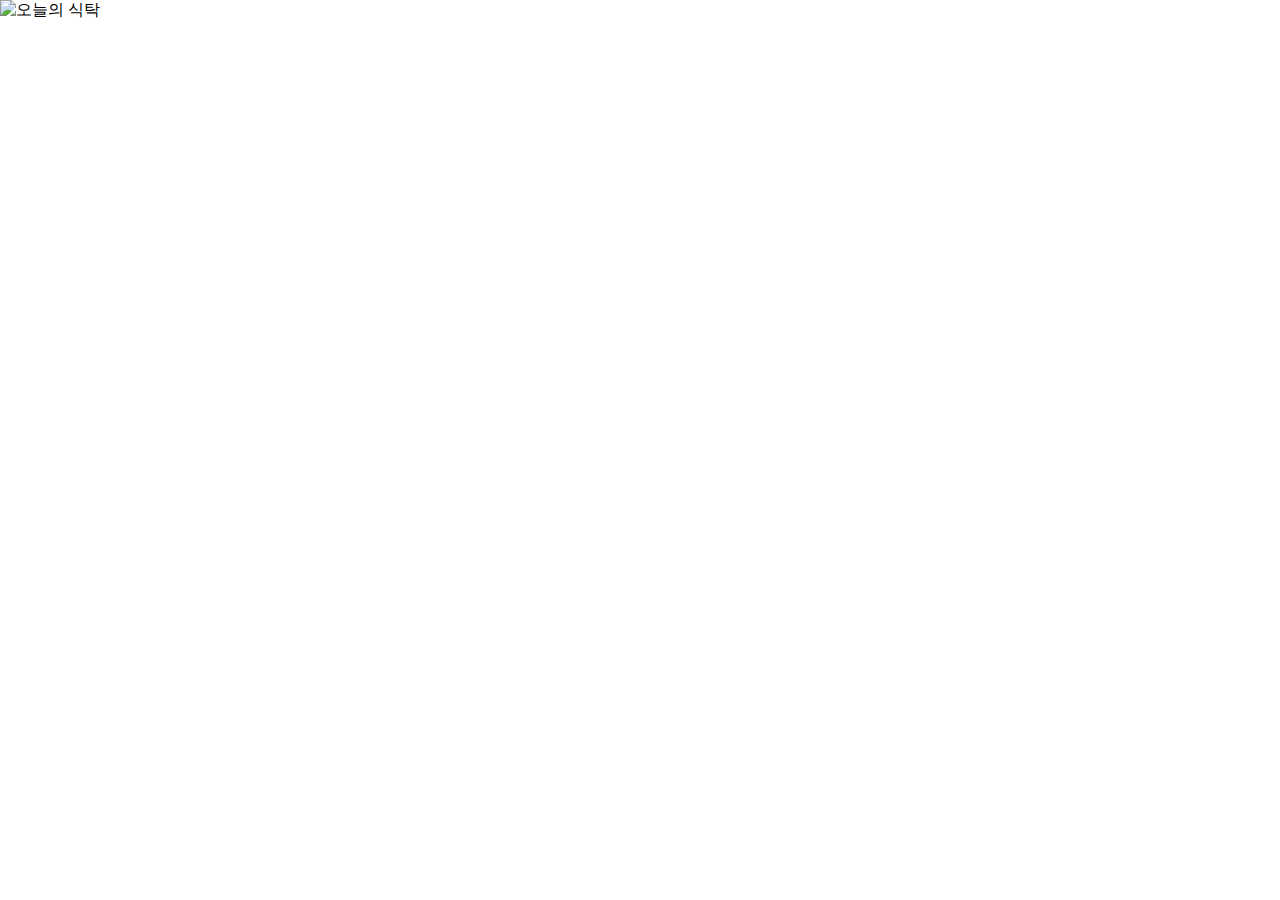
==== candelworks.html @ 61453941 "index 수정" ====
<!DOCTYPE html>
<html lang="en">
<head>
    <meta charset="UTF-8">
    <meta http-equiv="X-UA-Compatible" content="IE=edge">
    <meta name="viewport" content="width=device-width, initial-scale=1, minimum-scale=1, maximum-scale=1, user-scalable=no">
    <title>Lotteria</title>
    <style>
        *{
            margin: 0;
            padding: 0;
        }
        img{display: block;}
        body{
            width: 100%;
        }
        body img{width: 100%;}
    </style>
</head>
<body>
    <img src="images/판넬디자인예시.png" alt="오늘의 식탁">
</body>
</html>
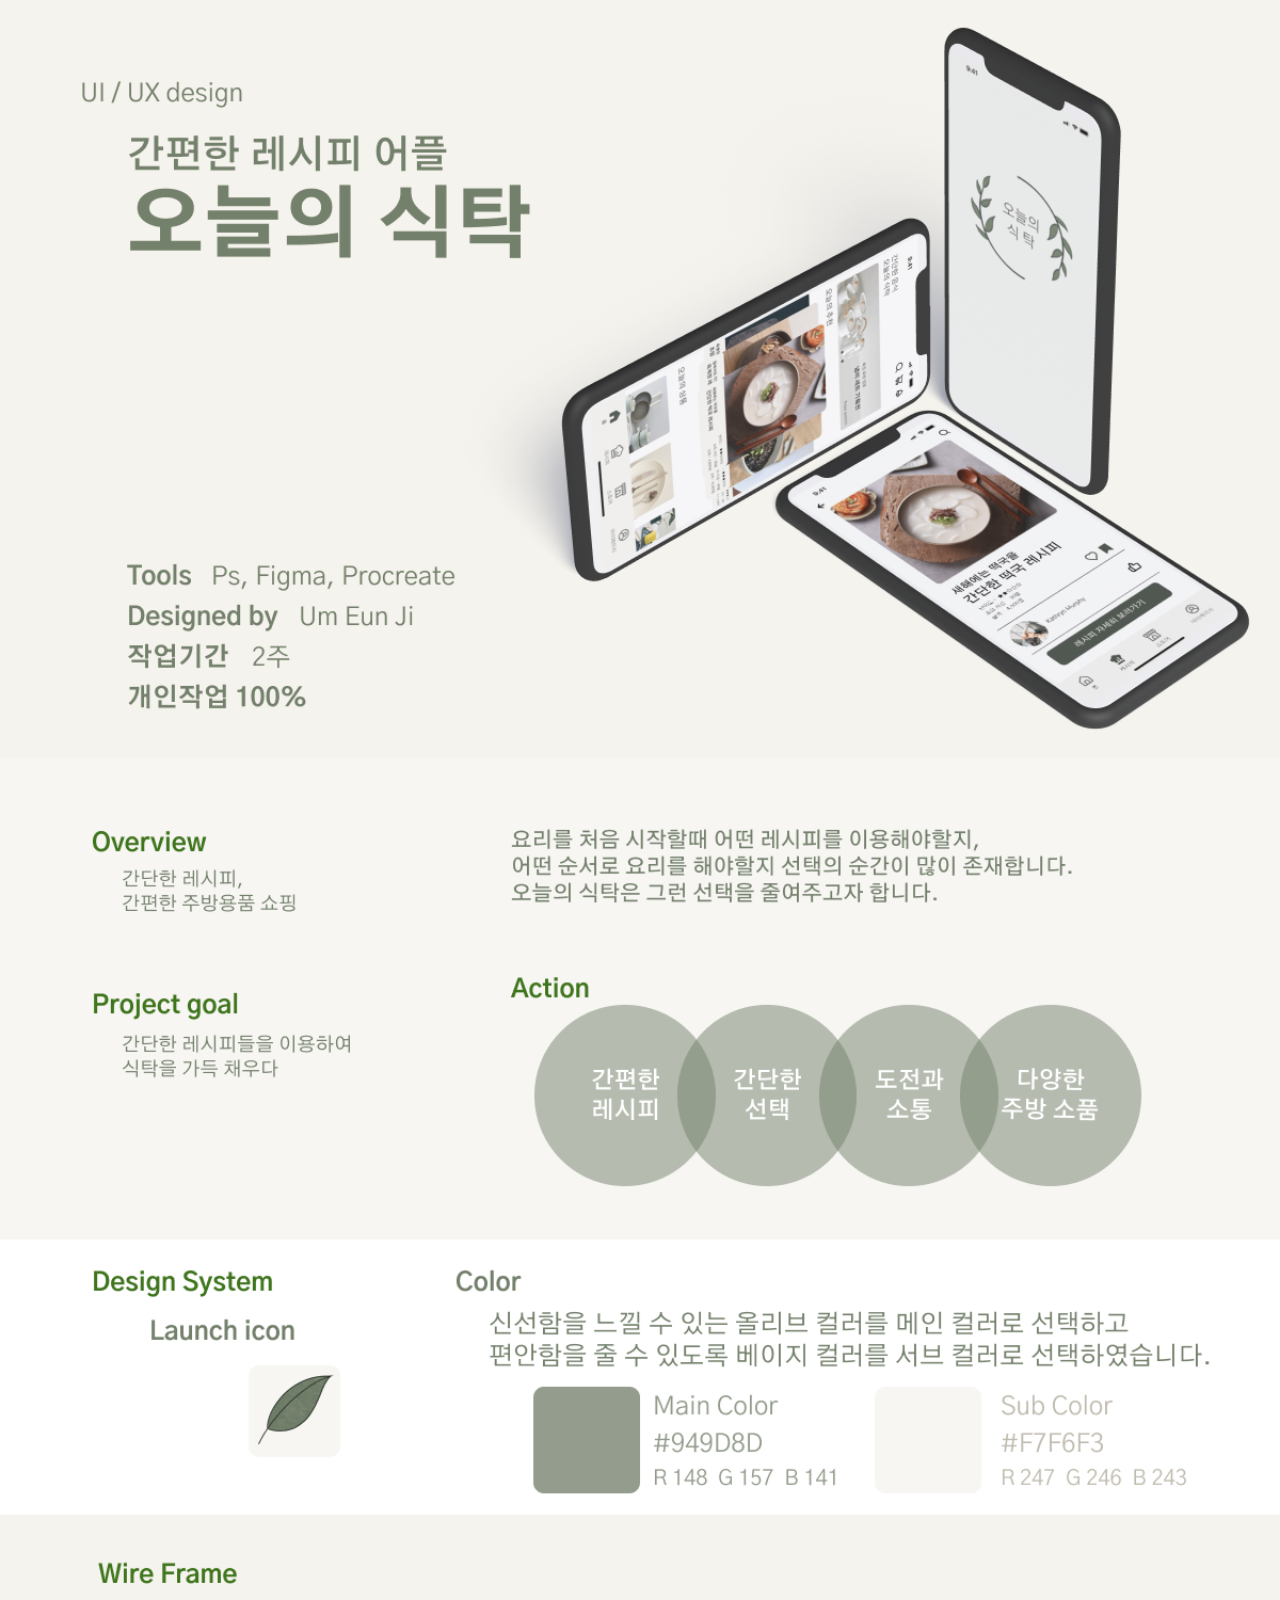
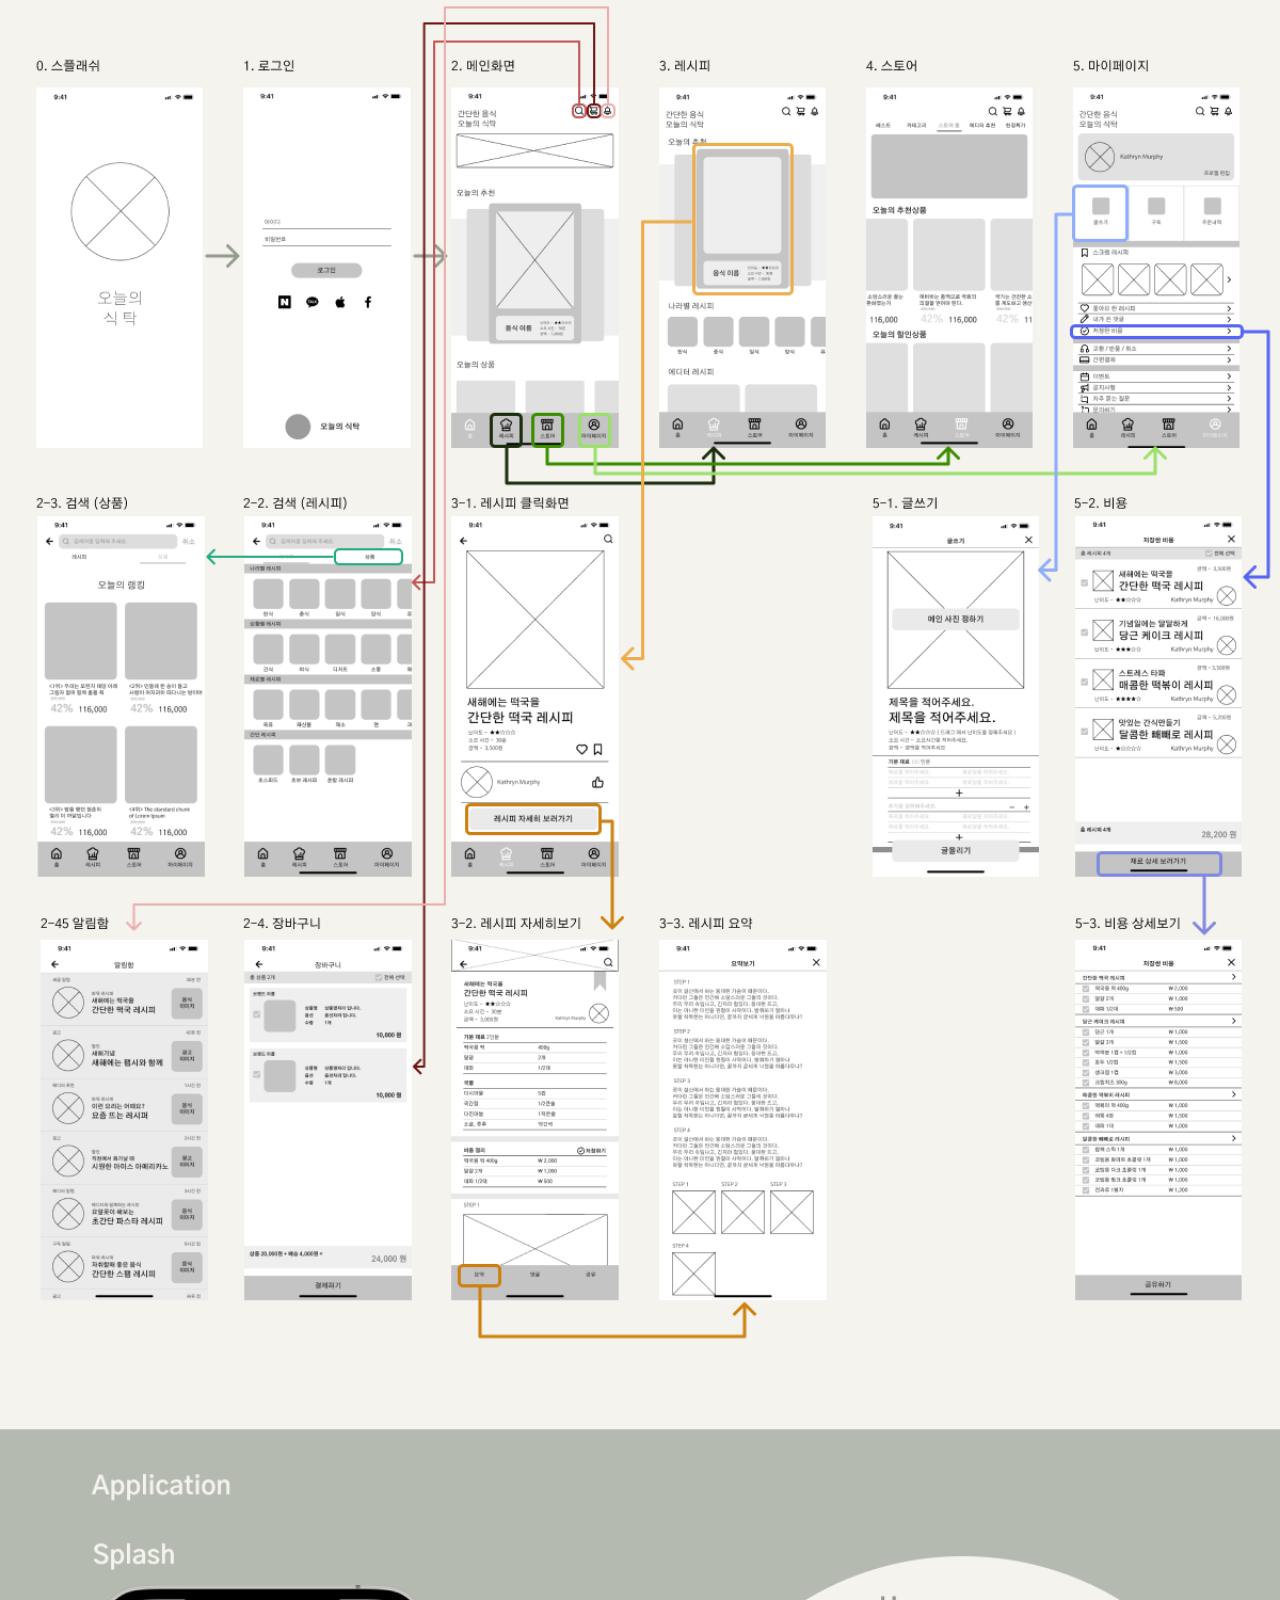
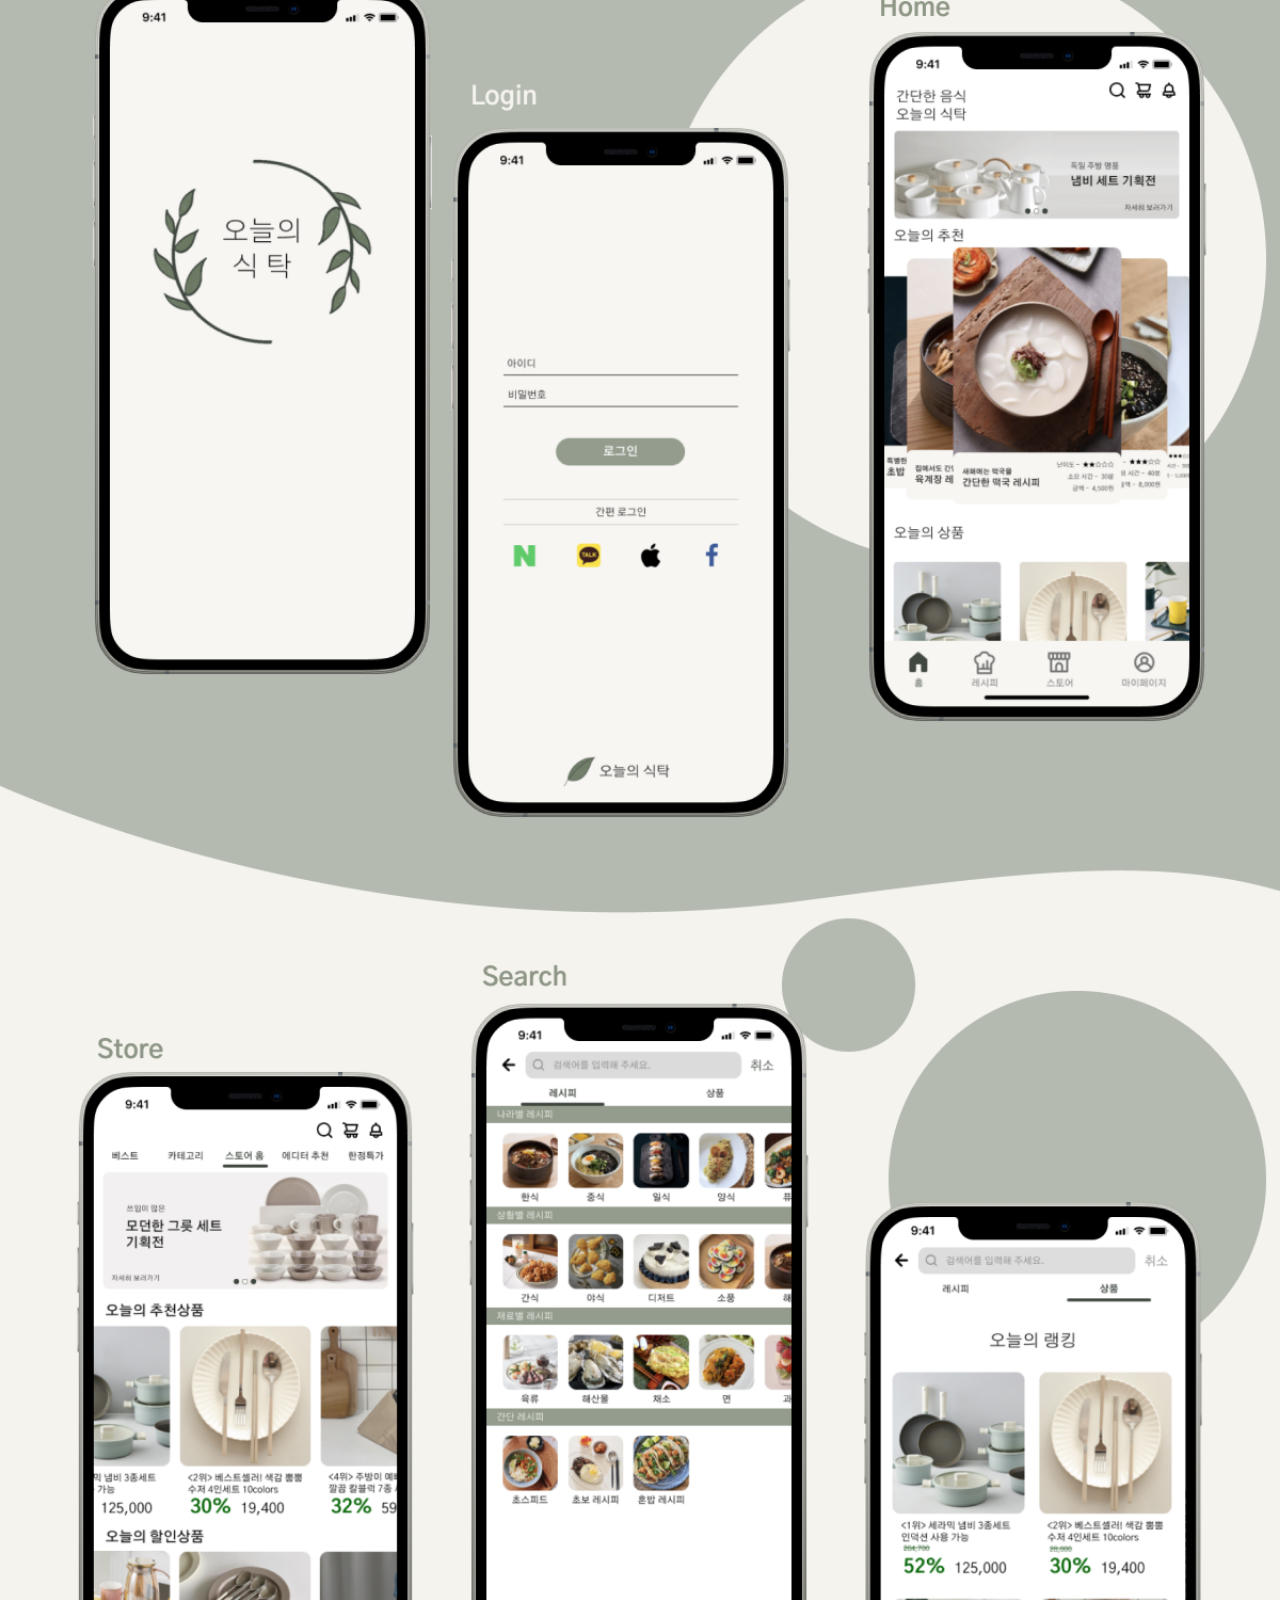
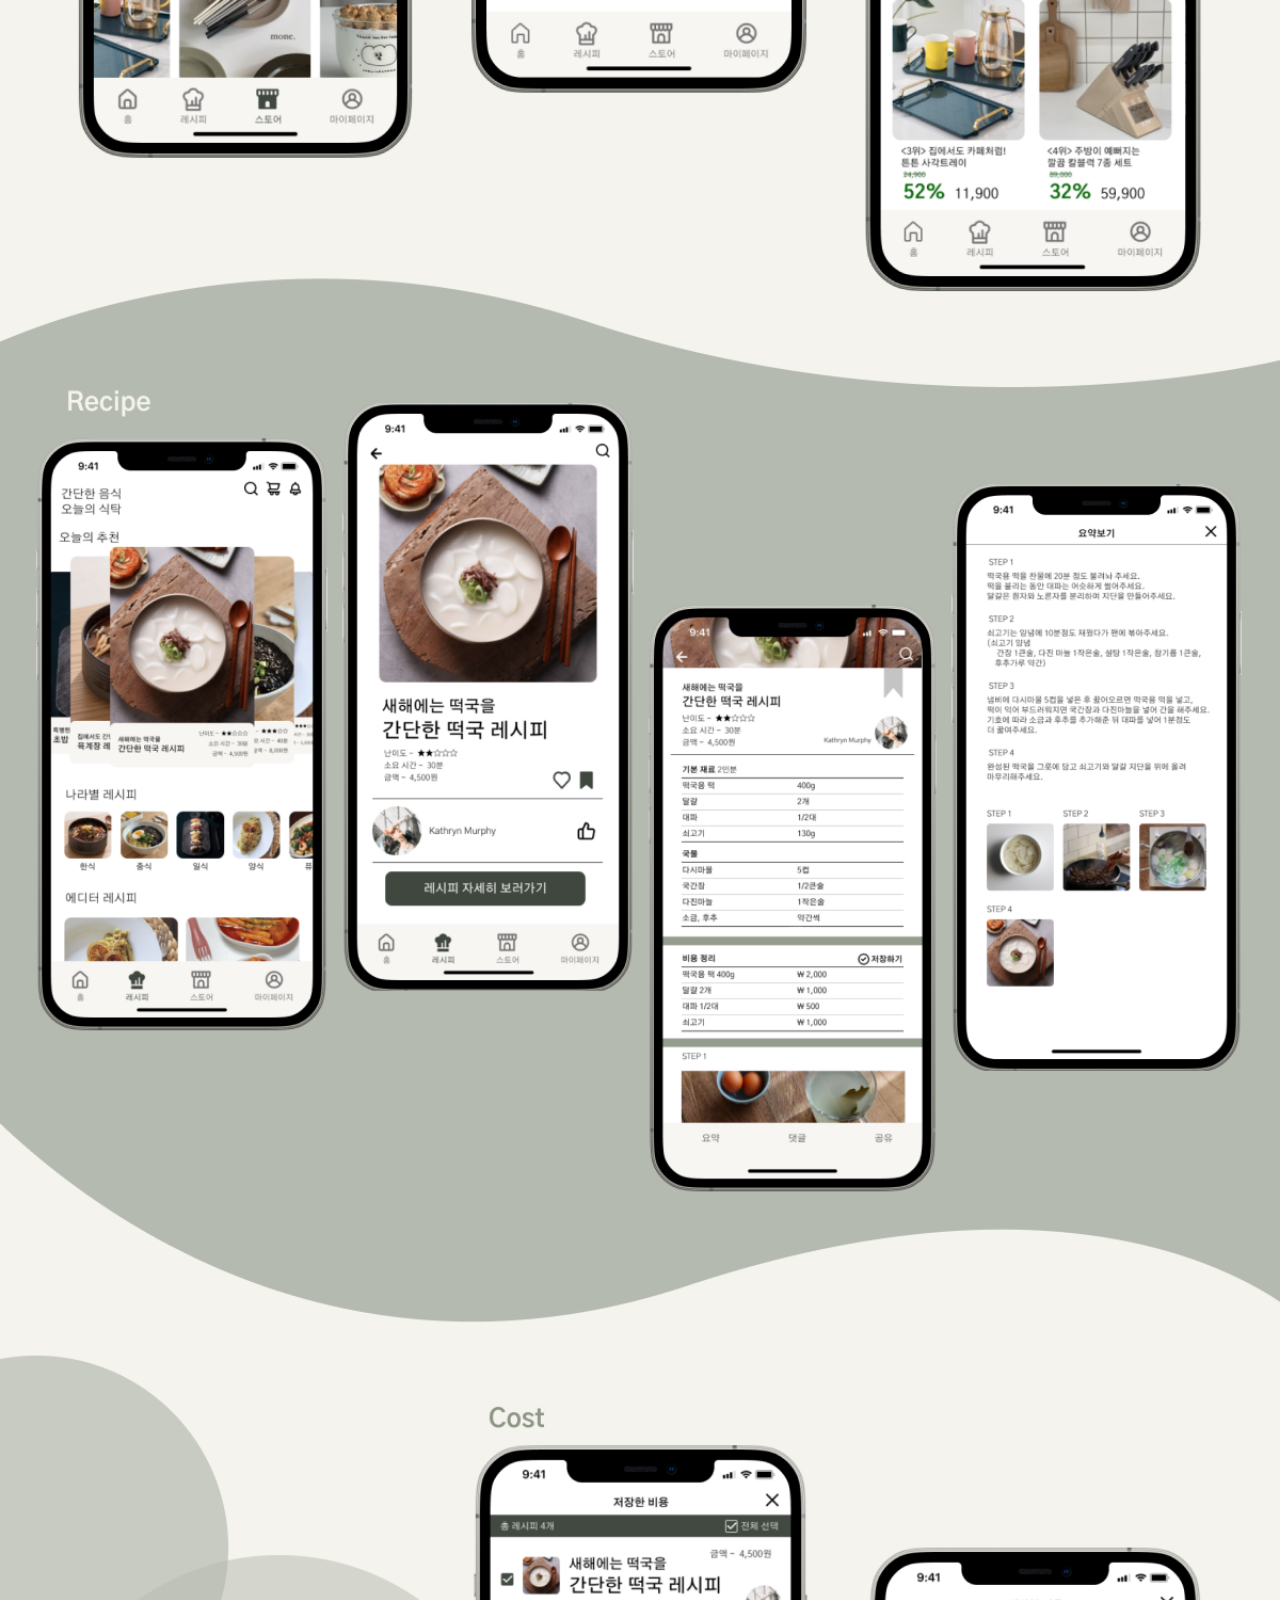
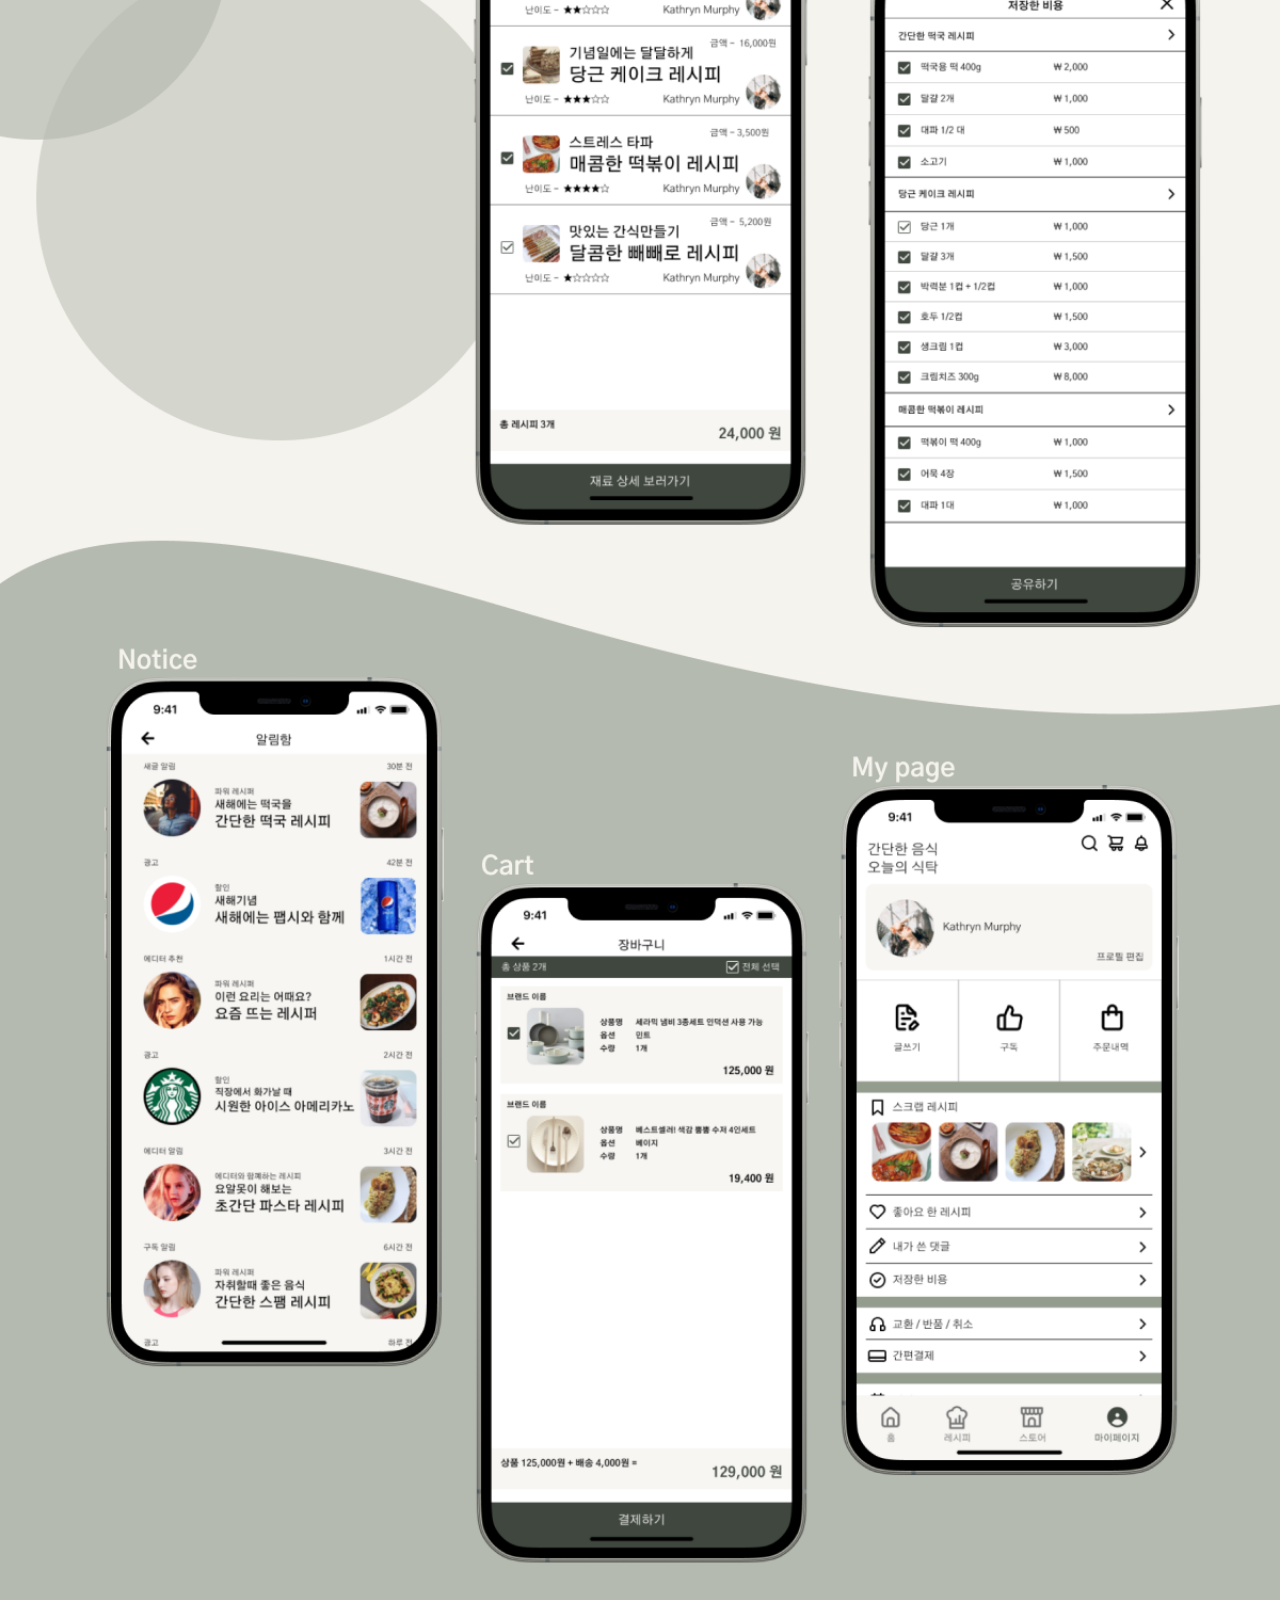
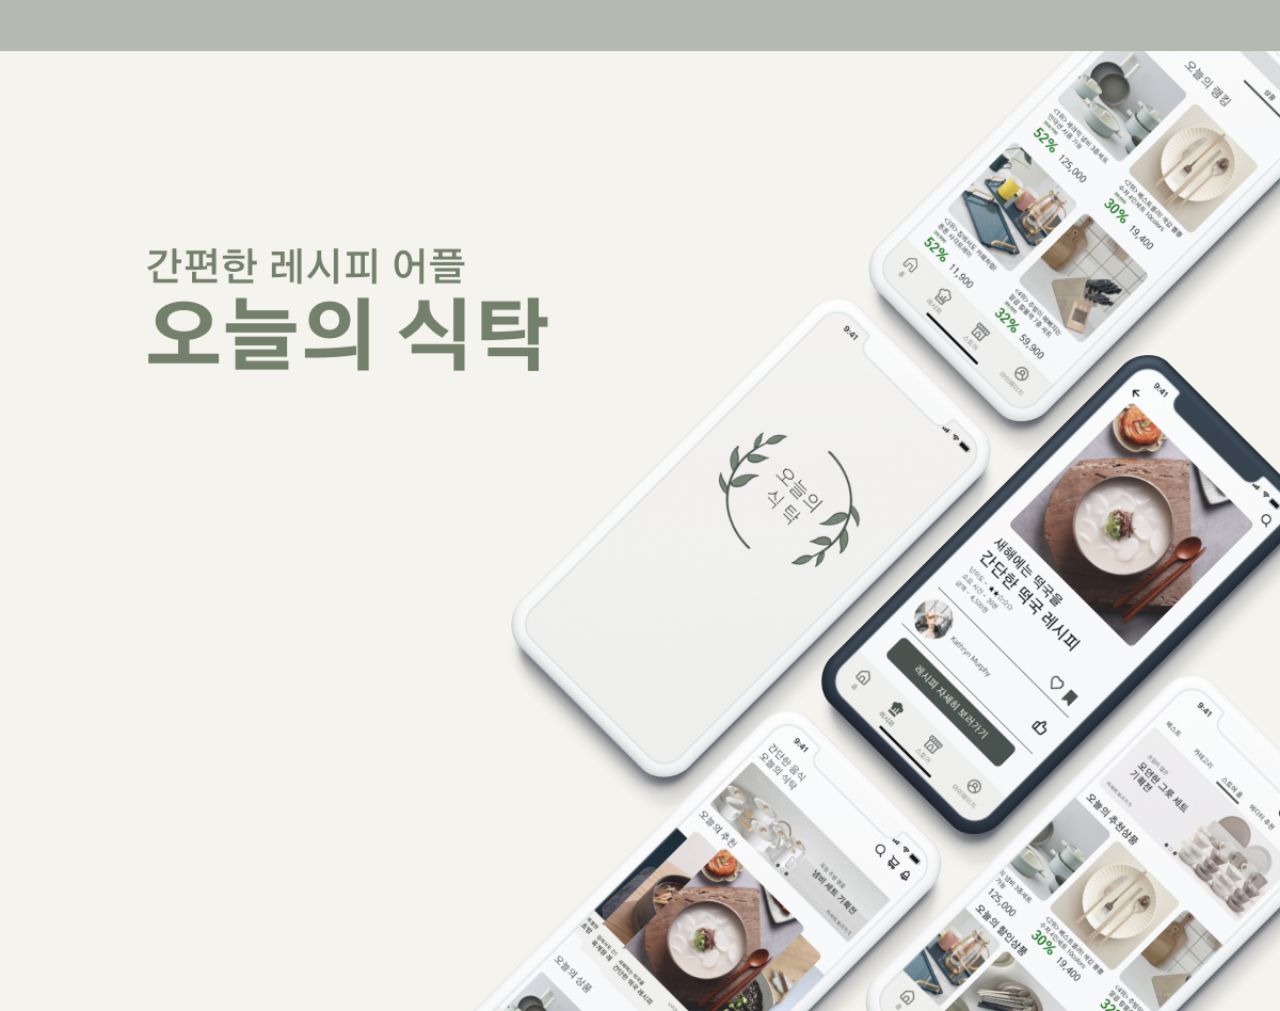
==== commit 10e9bdec: "판넬 디자인 수정" ====
--- a/candelworks.html
+++ b/candelworks.html
@@ -4,7 +4,7 @@
     <meta charset="UTF-8">
     <meta http-equiv="X-UA-Compatible" content="IE=edge">
     <meta name="viewport" content="width=device-width, initial-scale=1, minimum-scale=1, maximum-scale=1, user-scalable=no">
-    <title>Lotteria</title>
+    <title>CANDELWORKS</title>
     <style>
         *{
             margin: 0;
@@ -18,6 +18,6 @@
     </style>
 </head>
 <body>
-    <img src="images/판넬디자인예시.png" alt="오늘의 식탁">
+    <img src="images/todaystable.png" alt="캔들웍스">
 </body>
 </html>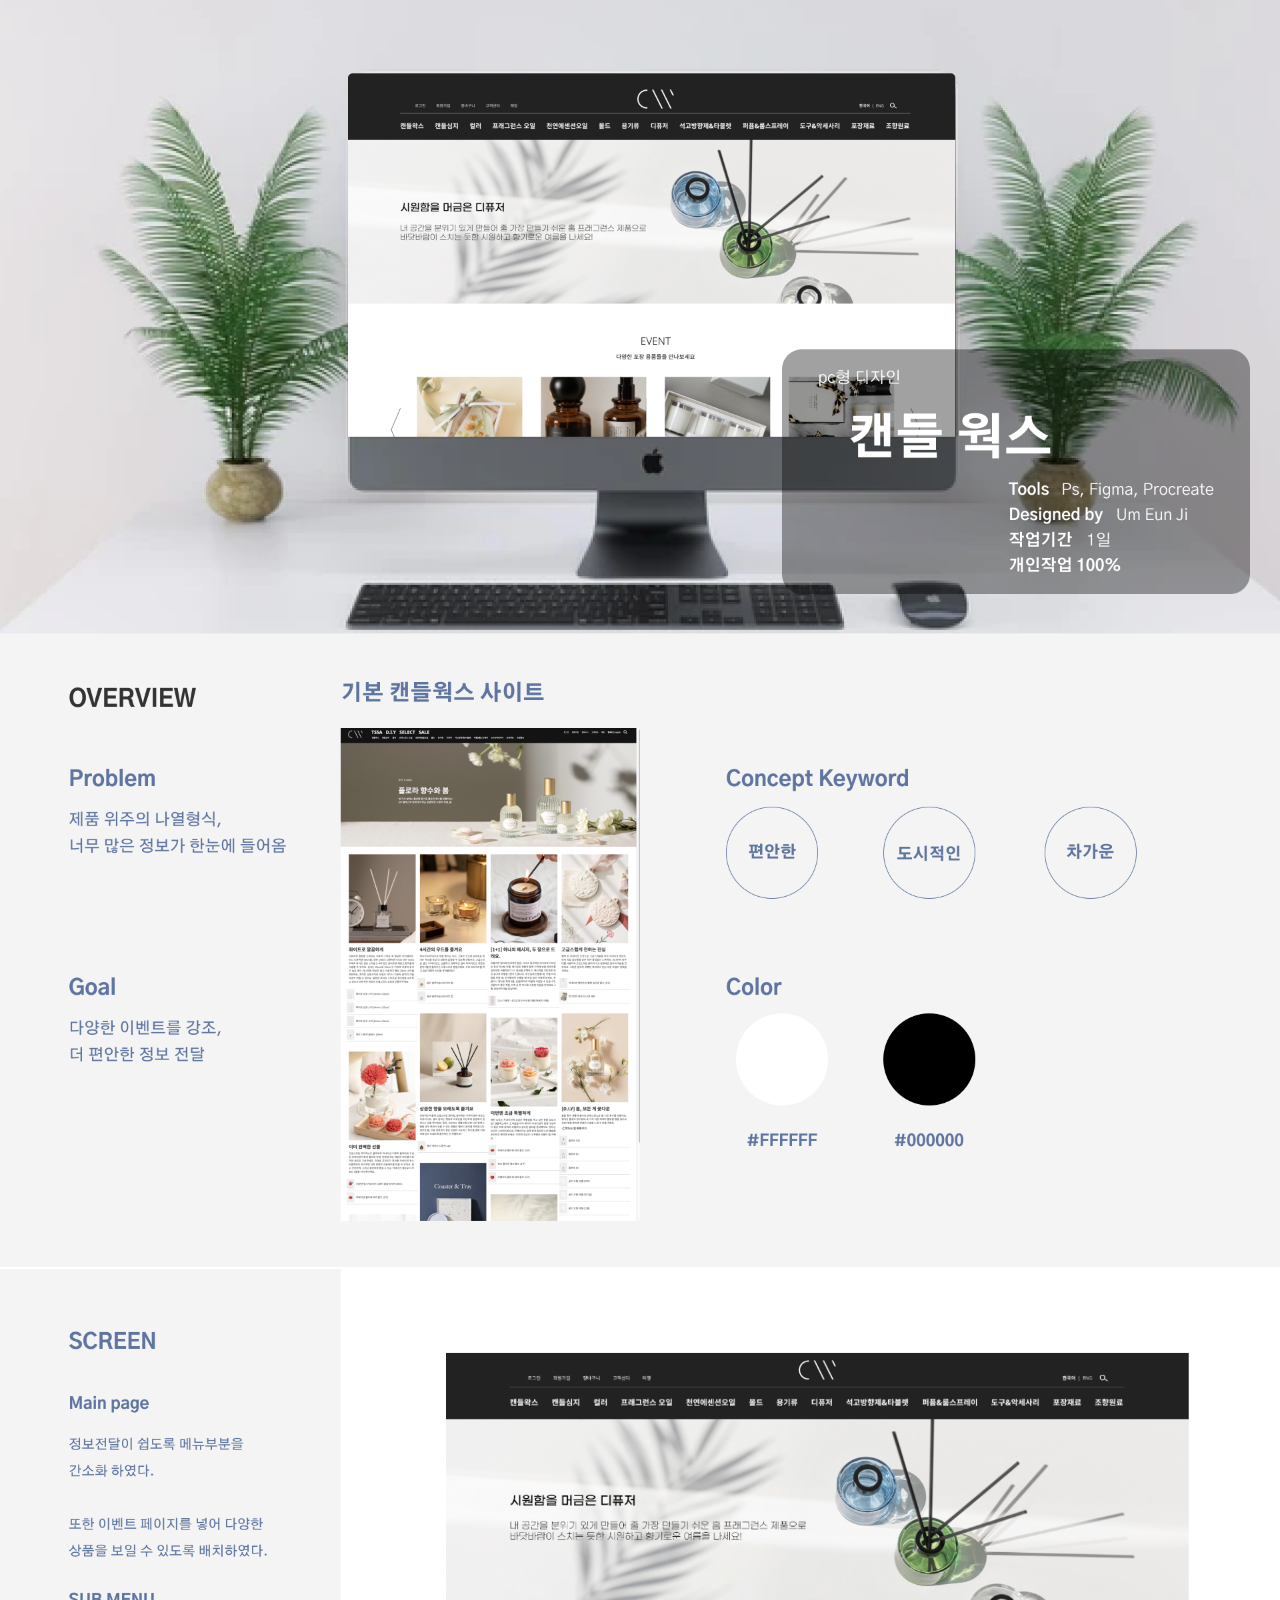
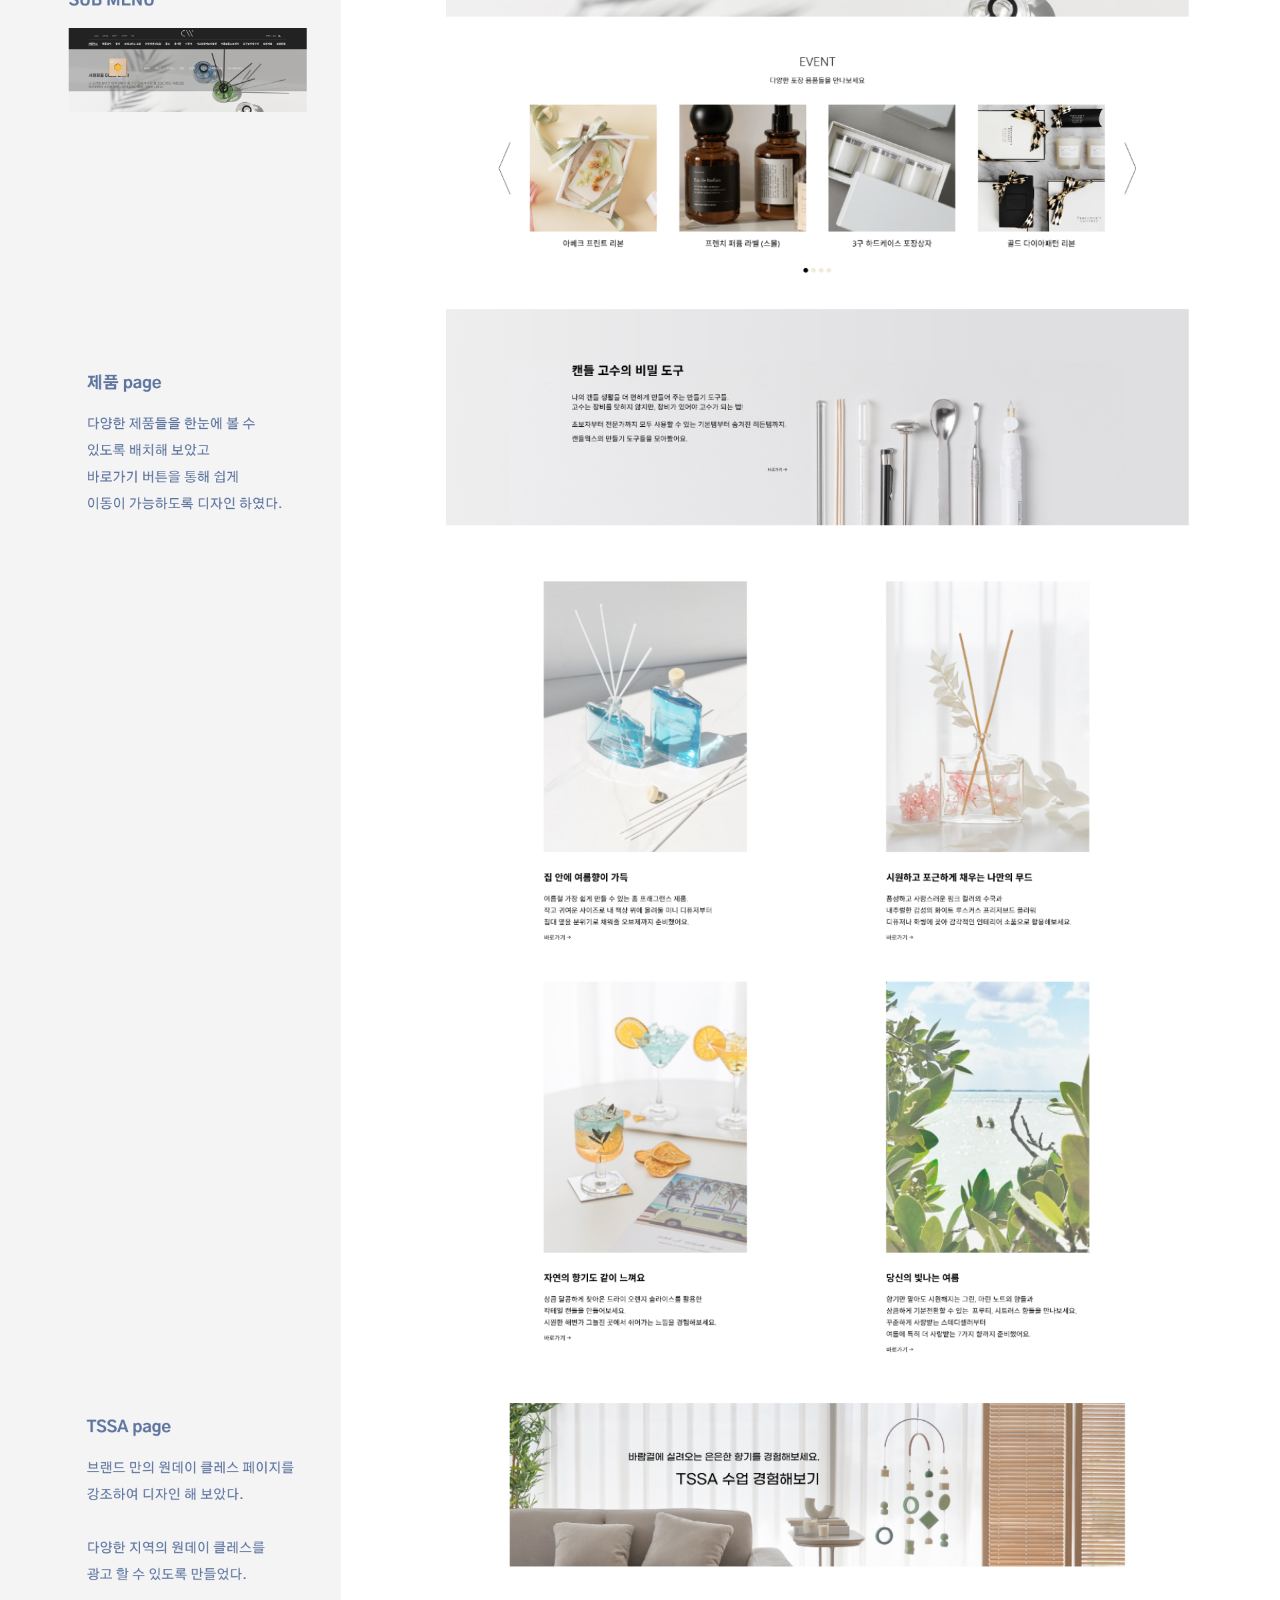
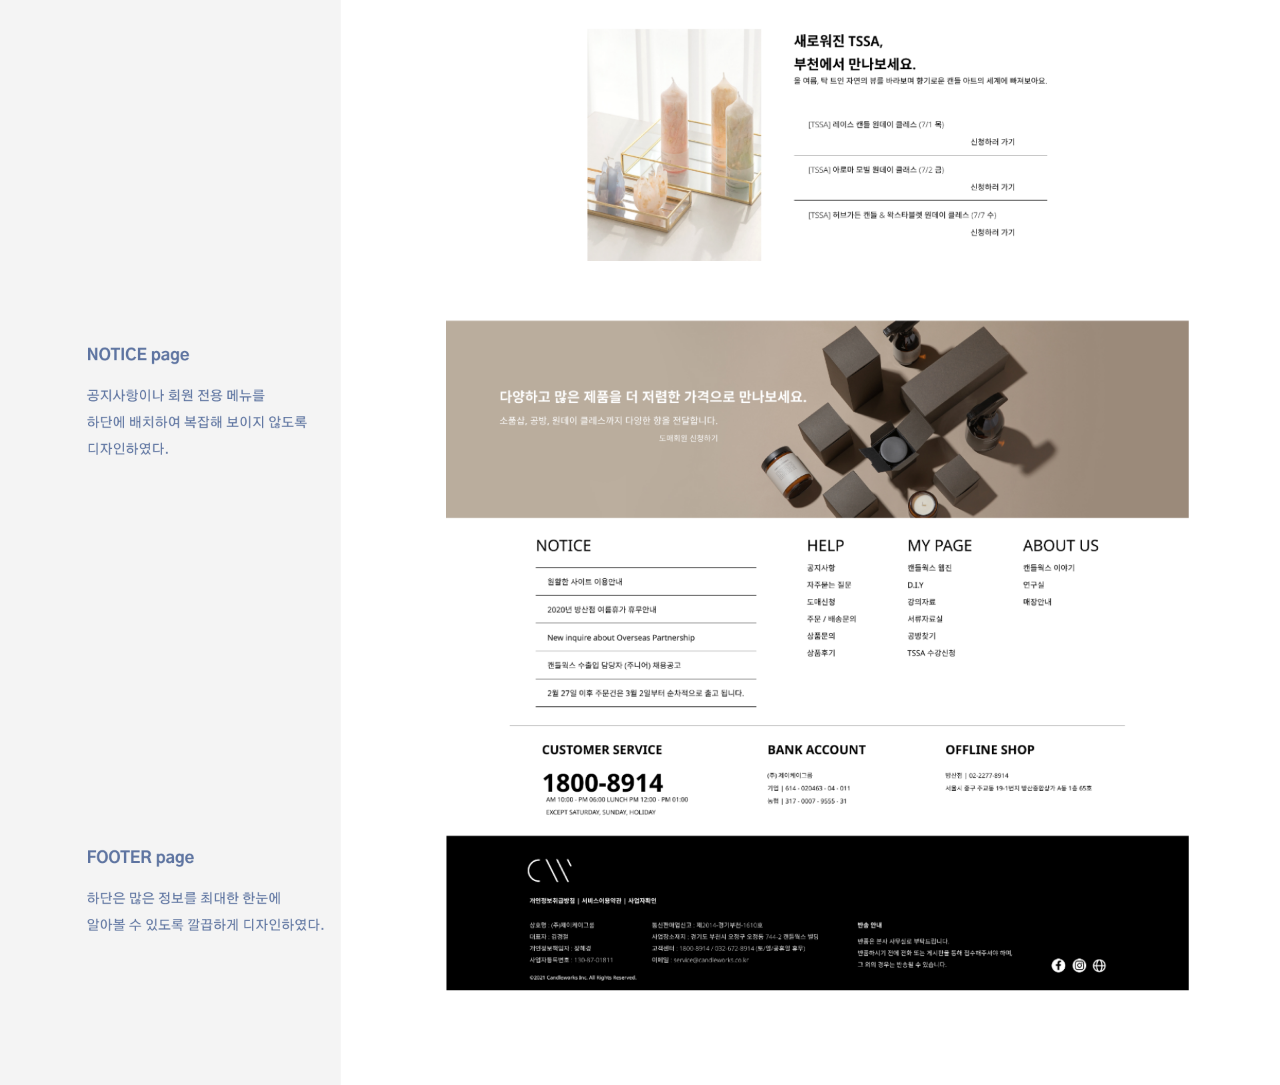
==== commit 9ccb6fea: "최종 수정" ====
--- a/candelworks.html
+++ b/candelworks.html
@@ -18,6 +18,6 @@
     </style>
 </head>
 <body>
-    <img src="images/todaystable.png" alt="캔들웍스">
+    <img src="images/candleworks.png" alt="캔들웍스">
 </body>
 </html>